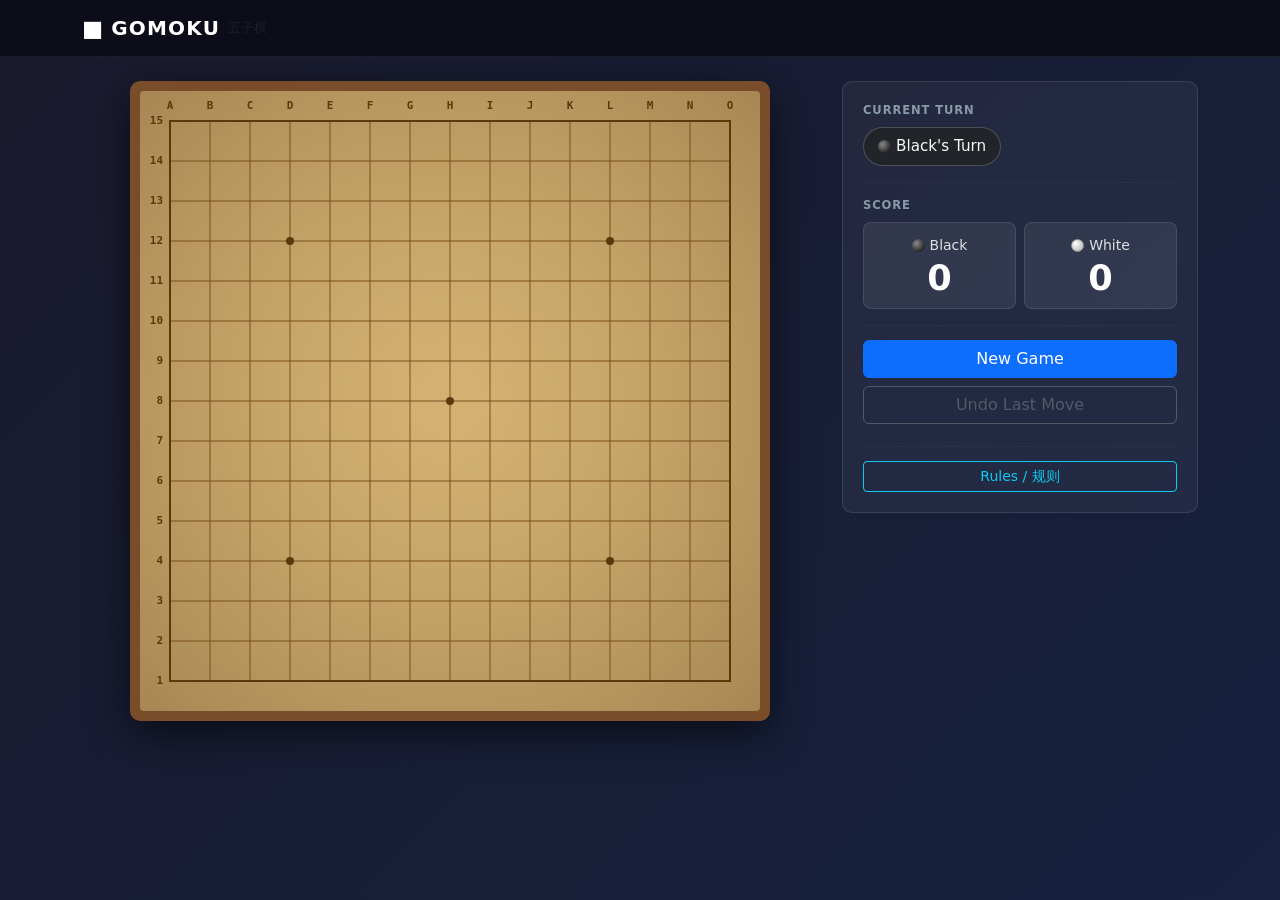
==== Gomoku/index.html @ 246acd62 "Add Gomoku mini-game project Single-file HTML5/Bootstrap/jQuery Gomoku (五子棋) game with 15x15 Canvas " ====
<!DOCTYPE html>
<html lang="en">
<head>
    <meta charset="UTF-8">
    <meta name="viewport" content="width=device-width, initial-scale=1.0">
    <title>Gomoku 五子棋</title>
    <link rel="stylesheet" href="https://cdn.jsdelivr.net/npm/bootstrap@5.3.2/dist/css/bootstrap.min.css">
    <style>
        body {
            background: linear-gradient(135deg, #1a1a2e 0%, #16213e 100%);
            min-height: 100vh;
            color: #e0e0e0;
        }

        .board-wrapper {
            background: #7a4d2a;
            border-radius: 10px;
            padding: 10px;
            box-shadow: 0 12px 40px rgba(0, 0, 0, 0.6);
            display: inline-block;
            max-width: 100%;
        }

        #game-canvas {
            display: block;
            max-width: 100%;
            height: auto;
            cursor: crosshair;
            border-radius: 4px;
        }

        .side-panel {
            background: rgba(255, 255, 255, 0.05);
            border: 1px solid rgba(255, 255, 255, 0.1);
            border-radius: 10px;
            padding: 20px;
        }

        .section-label {
            font-size: .72rem;
            font-weight: 600;
            letter-spacing: .08em;
            text-transform: uppercase;
            color: #8899aa;
            margin-bottom: 8px;
        }

        /* Stone dot used in UI labels */
        .dot {
            display: inline-block;
            width: 13px;
            height: 13px;
            border-radius: 50%;
            vertical-align: middle;
            margin-right: 5px;
            flex-shrink: 0;
        }
        .dot-black { background: radial-gradient(circle at 35% 35%, #888, #000); }
        .dot-white { background: radial-gradient(circle at 35% 35%, #fff, #aaa); border: 1px solid #999; }

        /* Turn badge */
        #turn-badge {
            display: inline-flex;
            align-items: center;
            font-size: .95rem;
            padding: 7px 14px;
            border-radius: 20px;
            border: 1px solid rgba(255, 255, 255, 0.2);
            transition: background .25s, color .25s;
        }

        /* Score cards */
        .score-card {
            background: rgba(255, 255, 255, 0.07);
            border: 1px solid rgba(255, 255, 255, 0.1);
            border-radius: 8px;
            padding: 12px 8px;
            text-align: center;
        }
        .score-num {
            font-size: 2.2rem;
            font-weight: 700;
            line-height: 1;
            color: #fff;
        }

        /* Winner alert */
        #winner-alert {
            display: none;
            animation: slideDown .35s ease;
        }
        @keyframes slideDown {
            from { opacity: 0; transform: translateY(-8px); }
            to   { opacity: 1; transform: translateY(0); }
        }

        .btn-game { width: 100%; margin-bottom: 8px; }

        hr.dim { border-color: rgba(255, 255, 255, 0.12); margin: 14px 0; }

        /* Rules card */
        #rules-body .card {
            background: rgba(0, 0, 0, 0.3);
            border-color: rgba(255, 255, 255, 0.1);
            color: #ccc;
        }
    </style>
</head>
<body>

<!-- ── Navbar ───────────────────────────────────────────────── -->
<nav class="navbar navbar-dark" style="background:#0d0d1a; border-bottom:1px solid rgba(255,255,255,0.07)">
    <div class="container">
        <span class="navbar-brand d-flex align-items-center gap-2">
            <span style="font-size:1.4rem; line-height:1">&#9632;</span>
            <strong style="font-size:1.25rem; letter-spacing:.06em">GOMOKU</strong>
            <small class="text-muted" style="font-size:.82rem; font-weight:400">五子棋</small>
        </span>
    </div>
</nav>

<!-- ── Main ────────────────────────────────────────────────── -->
<div class="container my-4">
    <div class="row g-4 align-items-start justify-content-center">

        <!-- Board -->
        <div class="col-lg-8 text-center">
            <div class="board-wrapper">
                <canvas id="game-canvas"></canvas>
            </div>
        </div>

        <!-- Side Panel -->
        <div class="col-lg-4">
            <div class="side-panel">

                <!-- Turn indicator -->
                <div class="section-label">Current Turn</div>
                <div class="mb-3">
                    <span id="turn-badge" class="bg-dark">
                        <span class="dot dot-black"></span>
                        <span id="turn-text" class="text-light">Black's Turn</span>
                    </span>
                </div>

                <!-- Winner alert -->
                <div id="winner-alert" class="alert alert-warning py-2 px-3 mb-0" role="alert">
                    <strong id="winner-text"></strong>
                </div>

                <hr class="dim">

                <!-- Scores -->
                <div class="section-label">Score</div>
                <div class="row g-2 mb-3">
                    <div class="col-6">
                        <div class="score-card">
                            <div class="d-flex align-items-center justify-content-center mb-1">
                                <span class="dot dot-black"></span><small>Black</small>
                            </div>
                            <div class="score-num" id="score-black">0</div>
                        </div>
                    </div>
                    <div class="col-6">
                        <div class="score-card">
                            <div class="d-flex align-items-center justify-content-center mb-1">
                                <span class="dot dot-white"></span><small>White</small>
                            </div>
                            <div class="score-num" id="score-white">0</div>
                        </div>
                    </div>
                </div>

                <hr class="dim">

                <!-- Buttons -->
                <button id="new-game-btn" class="btn btn-primary btn-game">New Game</button>
                <button id="undo-btn"     class="btn btn-outline-secondary btn-game" disabled>Undo Last Move</button>

                <hr class="dim">

                <!-- Rules -->
                <button class="btn btn-outline-info btn-sm w-100"
                        data-bs-toggle="collapse"
                        data-bs-target="#rules-body"
                        aria-expanded="false">
                    Rules / 规则
                </button>
                <div class="collapse mt-2" id="rules-body">
                    <div class="card card-body small">
                        <ul class="mb-0 ps-3">
                            <li>Black moves first.</li>
                            <li>Players alternate placing one stone per turn on any empty intersection.</li>
                            <li>First to get <strong>5 or more in a row</strong> — horizontally, vertically, or diagonally — wins.</li>
                            <li>If the board fills with no winner, the game is a draw.</li>
                        </ul>
                    </div>
                </div>

            </div>
        </div>
    </div>
</div>

<!-- ── Scripts ──────────────────────────────────────────────── -->
<script src="https://cdn.jsdelivr.net/npm/jquery@3.7.1/dist/jquery.min.js"></script>
<script src="https://cdn.jsdelivr.net/npm/bootstrap@5.3.2/dist/js/bootstrap.bundle.min.js"></script>
<script>
// ── Constants ──────────────────────────────────────────────────────
const BOARD  = 15;
const CELL   = 40;
const PAD    = 30;                              // space for coordinate labels
const CSIZE  = PAD * 2 + CELL * (BOARD - 1);  // 620 px
const STARS  = [[3,3],[3,11],[7,7],[11,3],[11,11]];
const COLS   = 'ABCDEFGHIJKLMNO';

// ── State ──────────────────────────────────────────────────────────
let state, hoverCell;

function freshState(keepScores) {
    return {
        grid:    Array.from({length: BOARD}, () => Array(BOARD).fill(0)),
        player:  1,          // 1 = black, 2 = white
        over:    false,
        winner:  null,
        history: [],         // [{r, c, player, wasWin}, ...]
        scores:  keepScores || {black: 0, white: 0},
        winLine: []
    };
}

// ── Bootstrap ──────────────────────────────────────────────────────
let canvas, ctx;

$(function () {
    canvas        = document.getElementById('game-canvas');
    canvas.width  = CSIZE;
    canvas.height = CSIZE;
    ctx           = canvas.getContext('2d');

    state     = freshState();
    hoverCell = null;

    render();
    syncUI();

    $(canvas)
        .on('click',      onCanvasClick)
        .on('mousemove',  onCanvasMove)
        .on('mouseleave', () => { hoverCell = null; render(); });

    $('#new-game-btn').on('click', onNewGame);
    $('#undo-btn').on('click',     onUndo);
});

// ── User Actions ───────────────────────────────────────────────────

function onNewGame() {
    if (state.history.length > 0 && !confirm('Start a new game?')) return;
    state     = freshState(state.scores);   // preserve scores
    hoverCell = null;
    $('#winner-alert').hide();
    render();
    syncUI();
}

function onCanvasClick(e) {
    if (state.over) return;
    const cell = evtToCell(e);
    if (!cell || state.grid[cell.r][cell.c] !== 0) return;
    placeStone(cell.r, cell.c);
}

function onCanvasMove(e) {
    hoverCell = evtToCell(e);
    render();
}

function onUndo() {
    if (state.history.length === 0) return;
    const m = state.history.pop();
    state.grid[m.r][m.c] = 0;
    state.player = m.player;
    if (m.wasWin) {
        m.player === 1 ? state.scores.black-- : state.scores.white--;
    }
    state.over    = false;
    state.winner  = null;
    state.winLine = [];
    hoverCell     = null;
    $('#winner-alert').hide();
    render();
    syncUI();
}

// ── Game Logic ─────────────────────────────────────────────────────

function placeStone(r, c) {
    const p = state.player;
    state.grid[r][c] = p;

    const win   = checkWin(r, c);
    const wasWin = win !== null;
    state.history.push({ r, c, player: p, wasWin });

    if (wasWin) {
        state.winLine = win;
        state.over    = true;
        state.winner  = p;
        p === 1 ? state.scores.black++ : state.scores.white++;
        render();
        syncUI();
        showResult((p === 1 ? 'Black' : 'White') + ' wins!');
    } else if (boardFull()) {
        state.over = true;
        render();
        showResult("It's a draw!");
        syncUI();
    } else {
        state.player = p === 1 ? 2 : 1;
        render();
        syncUI();
    }
}

function checkWin(r, c) {
    for (const [dr, dc] of [[0,1],[1,0],[1,1],[1,-1]]) {
        const line = buildLine(r, c, dr, dc);
        if (line.length >= 5) return line;
    }
    return null;
}

function buildLine(r, c, dr, dc) {
    const p   = state.grid[r][c];
    const fwd = [], bk = [];
    for (let i = 1; i < BOARD; i++) {
        const nr = r + dr*i, nc = c + dc*i;
        if (!ok(nr, nc) || state.grid[nr][nc] !== p) break;
        fwd.push({r: nr, c: nc});
    }
    for (let i = 1; i < BOARD; i++) {
        const nr = r - dr*i, nc = c - dc*i;
        if (!ok(nr, nc) || state.grid[nr][nc] !== p) break;
        bk.push({r: nr, c: nc});
    }
    return [...bk.reverse(), {r, c}, ...fwd];
}

function ok(r, c) { return r >= 0 && r < BOARD && c >= 0 && c < BOARD; }
function boardFull() { return state.grid.every(row => row.every(v => v !== 0)); }

// ── Rendering ──────────────────────────────────────────────────────

function render() {
    drawBoard();
    drawStones();

    // Last-move red dot
    if (state.history.length > 0) {
        const last = state.history[state.history.length - 1];
        drawMarker(last.r, last.c);
    }

    // Winning line
    if (state.winLine.length >= 5) drawWinLine(state.winLine);

    // Hover ghost
    if (hoverCell && !state.over && state.grid[hoverCell.r][hoverCell.c] === 0) {
        drawStone(hoverCell.r, hoverCell.c, state.player, 0.30);
    }
}

function drawBoard() {
    // Wood base
    ctx.fillStyle = '#c8a96e';
    ctx.fillRect(0, 0, CSIZE, CSIZE);

    // Vignette
    const vg = ctx.createRadialGradient(CSIZE/2, CSIZE/2, CSIZE*0.05, CSIZE/2, CSIZE/2, CSIZE*0.75);
    vg.addColorStop(0, 'rgba(255,215,130,0.18)');
    vg.addColorStop(1, 'rgba(65,30,5,0.28)');
    ctx.fillStyle = vg;
    ctx.fillRect(0, 0, CSIZE, CSIZE);

    const end = PAD + (BOARD - 1) * CELL;

    // Grid lines
    ctx.strokeStyle = '#7a4f1a';
    ctx.lineWidth = 1;
    for (let i = 0; i < BOARD; i++) {
        const p = PAD + i * CELL;
        ctx.beginPath(); ctx.moveTo(p, PAD); ctx.lineTo(p, end); ctx.stroke();
        ctx.beginPath(); ctx.moveTo(PAD, p); ctx.lineTo(end, p); ctx.stroke();
    }

    // Outer border (thicker)
    ctx.strokeStyle = '#5a3a0a';
    ctx.lineWidth = 2;
    ctx.strokeRect(PAD, PAD, (BOARD-1)*CELL, (BOARD-1)*CELL);

    // Star points
    ctx.fillStyle = '#5a3a0a';
    for (const [sr, sc] of STARS) {
        ctx.beginPath();
        ctx.arc(PAD + sc*CELL, PAD + sr*CELL, 4, 0, Math.PI*2);
        ctx.fill();
    }

    // Coordinate labels
    ctx.fillStyle  = '#5a3a0a';
    ctx.font       = 'bold 11px monospace';
    ctx.textBaseline = 'middle';
    for (let i = 0; i < BOARD; i++) {
        const pos = PAD + i * CELL;
        ctx.textAlign = 'center';
        ctx.fillText(COLS[i], pos, PAD / 2);       // column letter at top
        ctx.textAlign = 'right';
        ctx.fillText(String(BOARD - i), PAD - 7, pos); // row number at left
    }
}

function px(r, c) { return { x: PAD + c*CELL, y: PAD + r*CELL }; }

function drawStone(r, c, player, alpha) {
    const {x, y} = px(r, c);
    const rad = CELL * 0.44;
    ctx.save();
    ctx.globalAlpha = alpha ?? 1;

    const g = ctx.createRadialGradient(x - rad*0.30, y - rad*0.35, rad*0.05, x, y, rad);
    if (player === 1) {
        g.addColorStop(0, '#888');
        g.addColorStop(0.4, '#222');
        g.addColorStop(1, '#000');
    } else {
        g.addColorStop(0, '#fff');
        g.addColorStop(0.5, '#e2e2e2');
        g.addColorStop(1, '#aaa');
    }

    ctx.beginPath();
    ctx.arc(x, y, rad, 0, Math.PI*2);
    ctx.fillStyle = g;
    ctx.fill();

    ctx.strokeStyle = player === 1 ? 'rgba(255,255,255,0.10)' : 'rgba(0,0,0,0.22)';
    ctx.lineWidth = 0.8;
    ctx.stroke();

    ctx.restore();
}

function drawStones() {
    for (let r = 0; r < BOARD; r++)
        for (let c = 0; c < BOARD; c++)
            if (state.grid[r][c]) drawStone(r, c, state.grid[r][c]);
}

function drawMarker(r, c) {
    const {x, y} = px(r, c);
    ctx.beginPath();
    ctx.arc(x, y, 4, 0, Math.PI*2);
    ctx.fillStyle = '#e74c3c';
    ctx.fill();
}

function drawWinLine(cells) {
    const a = px(cells[0].r,                cells[0].c);
    const b = px(cells[cells.length-1].r,   cells[cells.length-1].c);
    ctx.save();
    ctx.strokeStyle = 'rgba(231,76,60,0.88)';
    ctx.lineWidth   = 5;
    ctx.lineCap     = 'round';
    ctx.beginPath();
    ctx.moveTo(a.x, a.y);
    ctx.lineTo(b.x, b.y);
    ctx.stroke();
    ctx.restore();
}

// ── UI Sync ────────────────────────────────────────────────────────

function syncUI() {
    const isBlack = state.player === 1;
    const dotCls  = isBlack ? 'dot-black' : 'dot-white';
    const label   = isBlack ? "Black's Turn" : "White's Turn";
    const bgCls   = isBlack ? 'bg-dark' : 'bg-light';
    const txtCls  = isBlack ? 'text-light' : 'text-dark';

    $('#turn-badge')
        .attr('class', bgCls)
        .html(`<span class="dot ${dotCls}"></span><span class="${txtCls}">${label}</span>`);

    $('#score-black').text(state.scores.black);
    $('#score-white').text(state.scores.white);
    $('#undo-btn').prop('disabled', state.history.length === 0);
}

function showResult(msg) {
    $('#winner-text').text(msg);
    $('#winner-alert').show();
}

// ── Coordinate Helper ──────────────────────────────────────────────

function evtToCell(e) {
    const rect   = canvas.getBoundingClientRect();
    const scaleX = canvas.width  / rect.width;
    const scaleY = canvas.height / rect.height;
    const cx = (e.clientX - rect.left) * scaleX;
    const cy = (e.clientY - rect.top)  * scaleY;
    const c  = Math.round((cx - PAD) / CELL);
    const r  = Math.round((cy - PAD) / CELL);
    return ok(r, c) ? {r, c} : null;
}
</script>
</body>
</html>
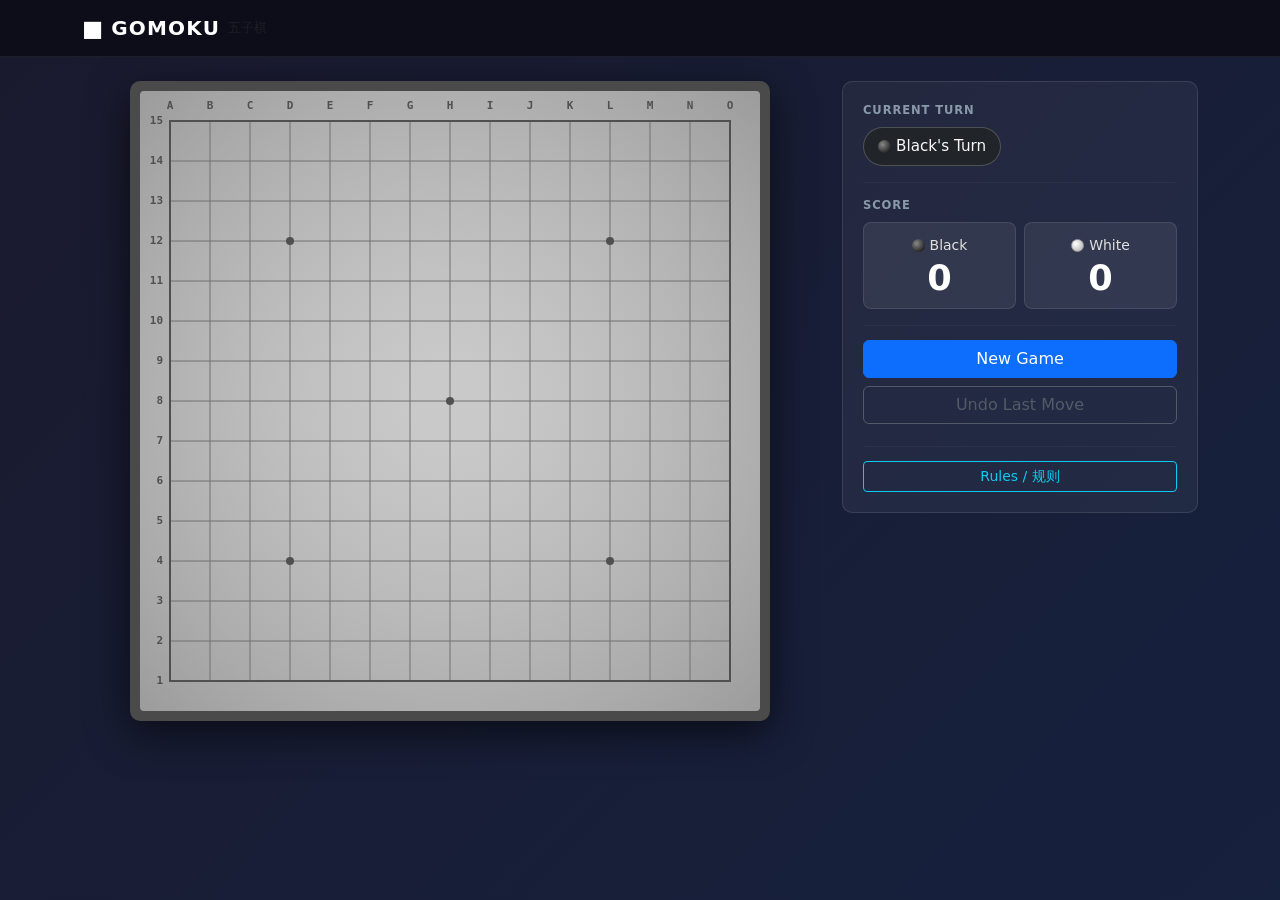
==== commit f88f09cf: "Fix #3: change Gomoku board background from yellow to grey Replace wood-yellow color scheme (#c8a96e" ====
--- a/Gomoku/index.html
+++ b/Gomoku/index.html
@@ -13,7 +13,7 @@
         }
 
         .board-wrapper {
-            background: #7a4d2a;
+            background: #4a4a4a;
             border-radius: 10px;
             padding: 10px;
             box-shadow: 0 12px 40px rgba(0, 0, 0, 0.6);
@@ -373,20 +373,20 @@
 
 function drawBoard() {
     // Wood base
-    ctx.fillStyle = '#c8a96e';
+    ctx.fillStyle = '#c0c0c0';
     ctx.fillRect(0, 0, CSIZE, CSIZE);
 
     // Vignette
     const vg = ctx.createRadialGradient(CSIZE/2, CSIZE/2, CSIZE*0.05, CSIZE/2, CSIZE/2, CSIZE*0.75);
-    vg.addColorStop(0, 'rgba(255,215,130,0.18)');
-    vg.addColorStop(1, 'rgba(65,30,5,0.28)');
+    vg.addColorStop(0, 'rgba(255,255,255,0.15)');
+    vg.addColorStop(1, 'rgba(30,30,30,0.25)');
     ctx.fillStyle = vg;
     ctx.fillRect(0, 0, CSIZE, CSIZE);
 
     const end = PAD + (BOARD - 1) * CELL;
 
     // Grid lines
-    ctx.strokeStyle = '#7a4f1a';
+    ctx.strokeStyle = '#707070';
     ctx.lineWidth = 1;
     for (let i = 0; i < BOARD; i++) {
         const p = PAD + i * CELL;
@@ -395,12 +395,12 @@
     }
 
     // Outer border (thicker)
-    ctx.strokeStyle = '#5a3a0a';
+    ctx.strokeStyle = '#505050';
     ctx.lineWidth = 2;
     ctx.strokeRect(PAD, PAD, (BOARD-1)*CELL, (BOARD-1)*CELL);
 
     // Star points
-    ctx.fillStyle = '#5a3a0a';
+    ctx.fillStyle = '#505050';
     for (const [sr, sc] of STARS) {
         ctx.beginPath();
         ctx.arc(PAD + sc*CELL, PAD + sr*CELL, 4, 0, Math.PI*2);
@@ -408,7 +408,7 @@
     }
 
     // Coordinate labels
-    ctx.fillStyle  = '#5a3a0a';
+    ctx.fillStyle  = '#505050';
     ctx.font       = 'bold 11px monospace';
     ctx.textBaseline = 'middle';
     for (let i = 0; i < BOARD; i++) {
